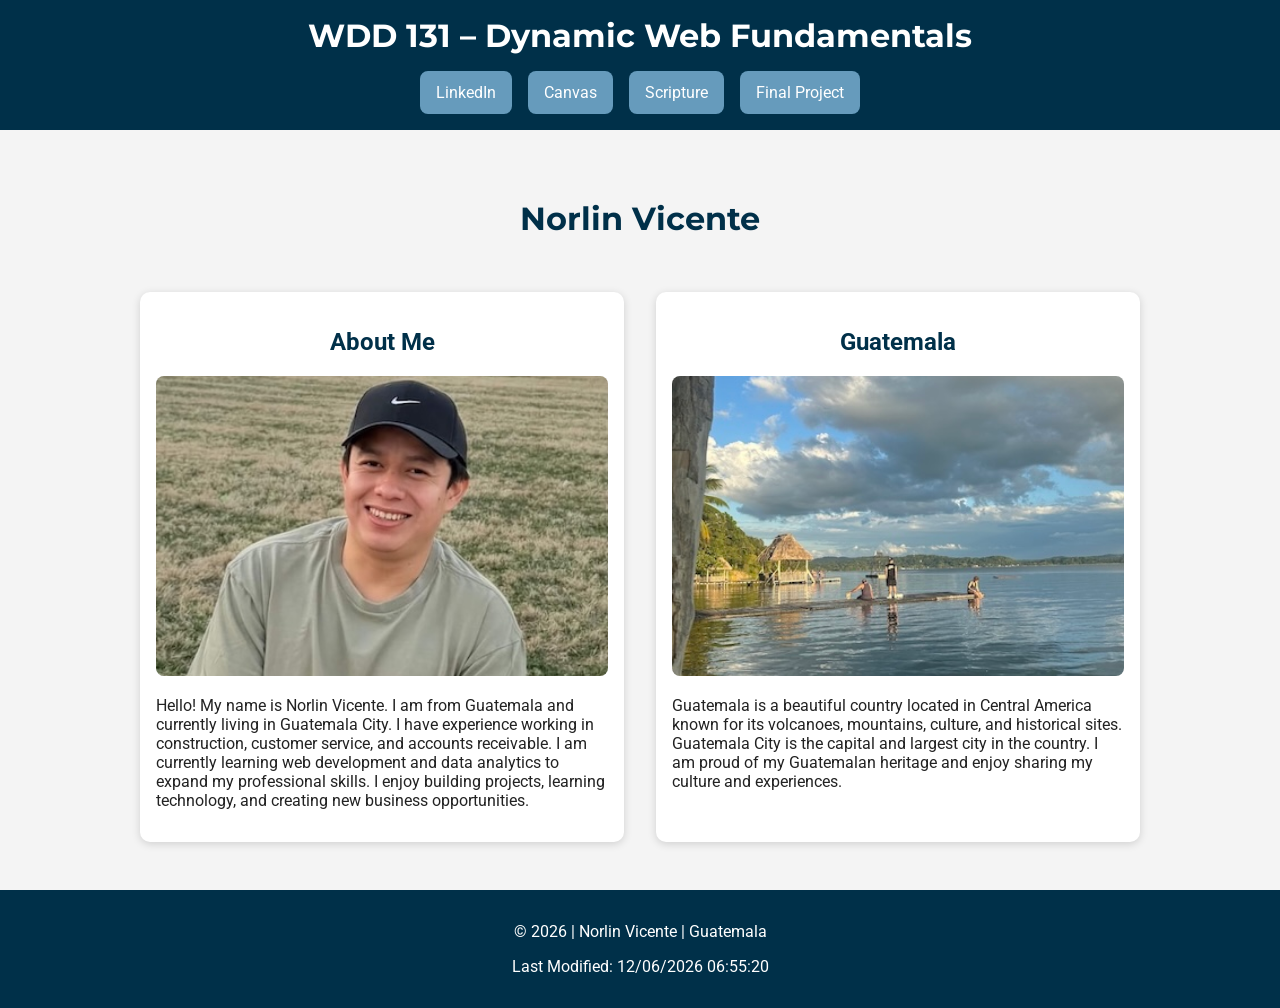
==== index.html @ 7ed30ee6 "Completed W01 Home Page Assignment" ====
<!DOCTYPE html>
<html lang="en">

<head>
    <meta charset="UTF-8">
    <meta name="viewport" content="width=device-width, initial-scale=1.0">

    <title>WDD 131 – Dynamic Web Fundamentals – Norlin Vicente</title>

    <meta name="description"
        content="WDD 131 – Dynamic Web Fundamentals. Home page for Norlin Vicente featuring web development, Guatemala, construction, and data analytics interests.">

    <meta name="author" content="Norlin Vicente">

    <!-- Google Fonts -->
    <link rel="preconnect" href="https://fonts.googleapis.com">
    <link rel="preconnect" href="https://fonts.gstatic.com" crossorigin>
    <link
        href="https://fonts.googleapis.com/css2?family=Montserrat:wght@400;700&family=Roboto:wght@300;400&display=swap"
        rel="stylesheet">

    <!-- CSS -->
    <link rel="stylesheet" href="styles/base.css">

    <!-- JavaScript -->
    <script src="scripts/getdates.js" defer></script>
</head>

<body>

    <header>
        <span id="course-title">WDD 131 – Dynamic Web Fundamentals</span>

        <nav>
            <a href="https://www.linkedin.com/" target="_blank">LinkedIn</a>

            <a href="https://byupw.instructure.com/" target="_blank">Canvas</a>

            <a href="https://www.churchofjesuschrist.org/study/scriptures/bofm/1-ne/3?lang=eng&id=p7#p7"
                target="_blank">Scripture</a>

            <a href="#">Final Project</a>
        </nav>
    </header>

    <main>

        <h1>Norlin Vicente</h1>

        <section class="card">
            <h2>About Me</h2>

            <img src="images/profile.jpg" alt="Photo of Norlin Vicente">

            <p>
                Hello! My name is Norlin Vicente. I am from Guatemala and currently living in Guatemala City.
                I have experience working in construction, customer service, and accounts receivable.
                I am currently learning web development and data analytics to expand my professional skills.
                I enjoy building projects, learning technology, and creating new business opportunities.
            </p>
        </section>

        <section class="card">
            <h2>Guatemala</h2>

            <img src="images/guatemala.jpg" alt="Guatemala City">

            <p>
                Guatemala is a beautiful country located in Central America known for its volcanoes,
                mountains, culture, and historical sites. Guatemala City is the capital and largest city
                in the country. I am proud of my Guatemalan heritage and enjoy sharing my culture and experiences.
            </p>
        </section>

    </main>

    <footer>

        <p>
            &copy;
            <span id="currentyear"></span>
            | Norlin Vicente | Guatemala
        </p>

        <p id="lastModified"></p>

    </footer>

</body>

</html>
---- styles/base.css ----
/* Google Fonts Applied */

body {
    margin: 0;
    font-family: 'Roboto', sans-serif;
    background-color: #f4f4f4;
    color: #222;
}

/* HEADER */

header {
    background-color: #003049;
    color: white;
    padding: 1rem;
    text-align: center;
}

#course-title {
    display: block;
    font-family: 'Montserrat', sans-serif;
    font-size: 2rem;
    font-weight: bold;
    margin-bottom: 1rem;
}

/* NAVIGATION */

nav {
    display: flex;
    justify-content: center;
    gap: 1rem;
    flex-wrap: wrap;
}

nav a {
    color: white;
    text-decoration: none;
    background-color: #669bbc;
    padding: 0.75rem 1rem;
    border-radius: 8px;
    transition: 0.3s ease;
}

nav a:hover {
    background-color: #f77f00;
    color: white;
}

/* MAIN */

main {
    max-width: 1000px;
    margin: 2rem auto;
    padding: 1rem;

    display: grid;
    grid-template-columns: 1fr 1fr;
    gap: 2rem;
}

h1 {
    grid-column: 1 / 3;
    text-align: center;
    font-family: 'Montserrat', sans-serif;
    color: #003049;
}

/* CARDS */

.card {
    background-color: white;
    border-radius: 10px;
    padding: 1rem;
    box-shadow: 0 2px 8px rgba(0, 0, 0, 0.15);
}

.card h2 {
    text-align: center;
    color: #003049;
}

.card img {
    width: 100%;
    max-height: 300px;
    object-fit: cover;
    border-radius: 8px;
}

/* FOOTER */

footer {
    background-color: #003049;
    color: white;
    text-align: center;
    padding: 1rem;
}

/* RESPONSIVE DESIGN */

@media (max-width: 768px) {

    main {
        grid-template-columns: 1fr;
    }

    h1 {
        grid-column: auto;
    }

    nav {
        flex-direction: column;
        align-items: center;
    }
}
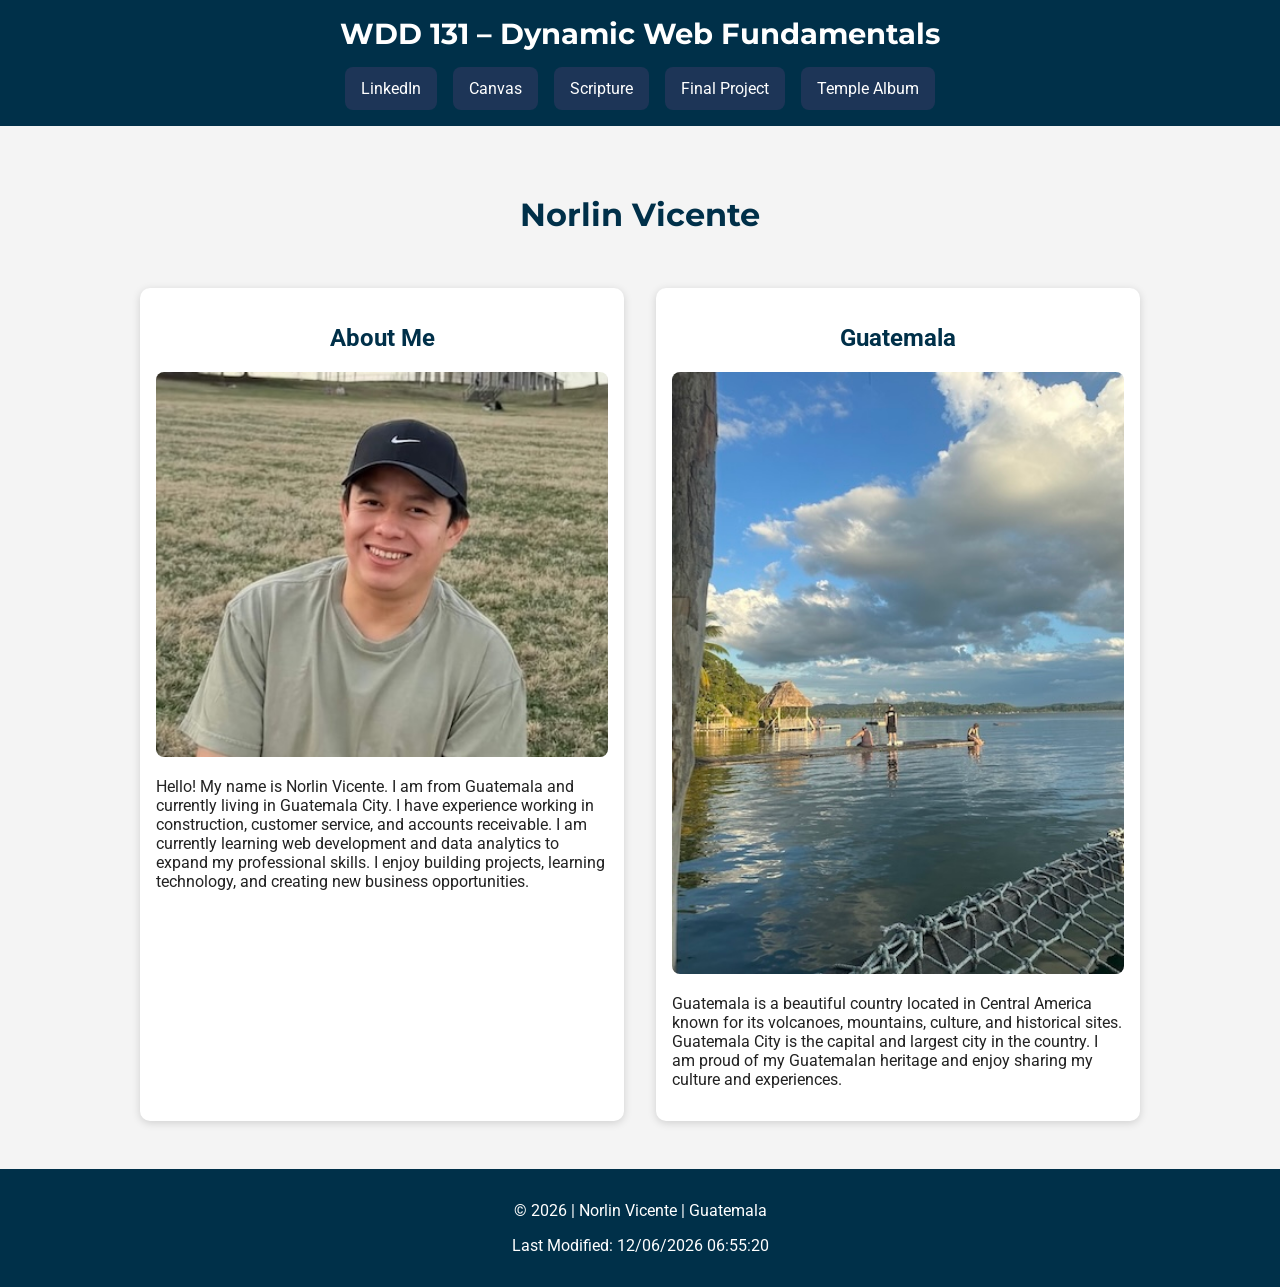
==== commit 9865b0de: "Update index navigation and add temples album page" ====
--- a/index.html
+++ b/index.html
@@ -40,6 +40,7 @@
                 target="_blank">Scripture</a>
 
             <a href="#">Final Project</a>
+            <a href="temples.html">Temple Album</a>
         </nav>
     </header>
 
--- a/styles/base.css
+++ b/styles/base.css
@@ -1,31 +1,28 @@
-/* Google Fonts Applied */
-
+/* GOOGLE FONTS */
 body {
     margin: 0;
-    font-family: 'Roboto', sans-serif;
+    font-family: "Roboto", sans-serif;
     background-color: #f4f4f4;
-    color: #222;
+    color: #222222;
 }
 
 /* HEADER */
-
 header {
     background-color: #003049;
-    color: white;
+    color: #ffffff;
+    text-align: center;
     padding: 1rem;
-    text-align: center;
 }
 
 #course-title {
     display: block;
-    font-family: 'Montserrat', sans-serif;
-    font-size: 2rem;
-    font-weight: bold;
+    font-family: "Montserrat", sans-serif;
+    font-size: 1.8rem;
+    font-weight: 700;
     margin-bottom: 1rem;
 }
 
 /* NAVIGATION */
-
 nav {
     display: flex;
     justify-content: center;
@@ -34,21 +31,21 @@
 }
 
 nav a {
-    color: white;
+    background-color: #1d3557;
+    color: #ffffff;
     text-decoration: none;
-    background-color: #669bbc;
     padding: 0.75rem 1rem;
     border-radius: 8px;
     transition: 0.3s ease;
+    font-weight: 400;
 }
 
 nav a:hover {
     background-color: #f77f00;
-    color: white;
+    color: #ffffff;
 }
 
-/* MAIN */
-
+/* MAIN LAYOUT */
 main {
     max-width: 1000px;
     margin: 2rem auto;
@@ -60,16 +57,15 @@
 }
 
 h1 {
-    grid-column: 1 / 3;
+    grid-column: 1 / -1;
     text-align: center;
-    font-family: 'Montserrat', sans-serif;
+    font-family: "Montserrat", sans-serif;
     color: #003049;
 }
 
 /* CARDS */
-
 .card {
-    background-color: white;
+    background-color: #ffffff;
     border-radius: 10px;
     padding: 1rem;
     box-shadow: 0 2px 8px rgba(0, 0, 0, 0.15);
@@ -82,30 +78,22 @@
 
 .card img {
     width: 100%;
-    max-height: 300px;
-    object-fit: cover;
+    height: auto;
     border-radius: 8px;
 }
 
 /* FOOTER */
-
 footer {
     background-color: #003049;
-    color: white;
+    color: #ffffff;
     text-align: center;
     padding: 1rem;
 }
 
-/* RESPONSIVE DESIGN */
-
+/* RESPONSIVE */
 @media (max-width: 768px) {
-
     main {
         grid-template-columns: 1fr;
-    }
-
-    h1 {
-        grid-column: auto;
     }
 
     nav {
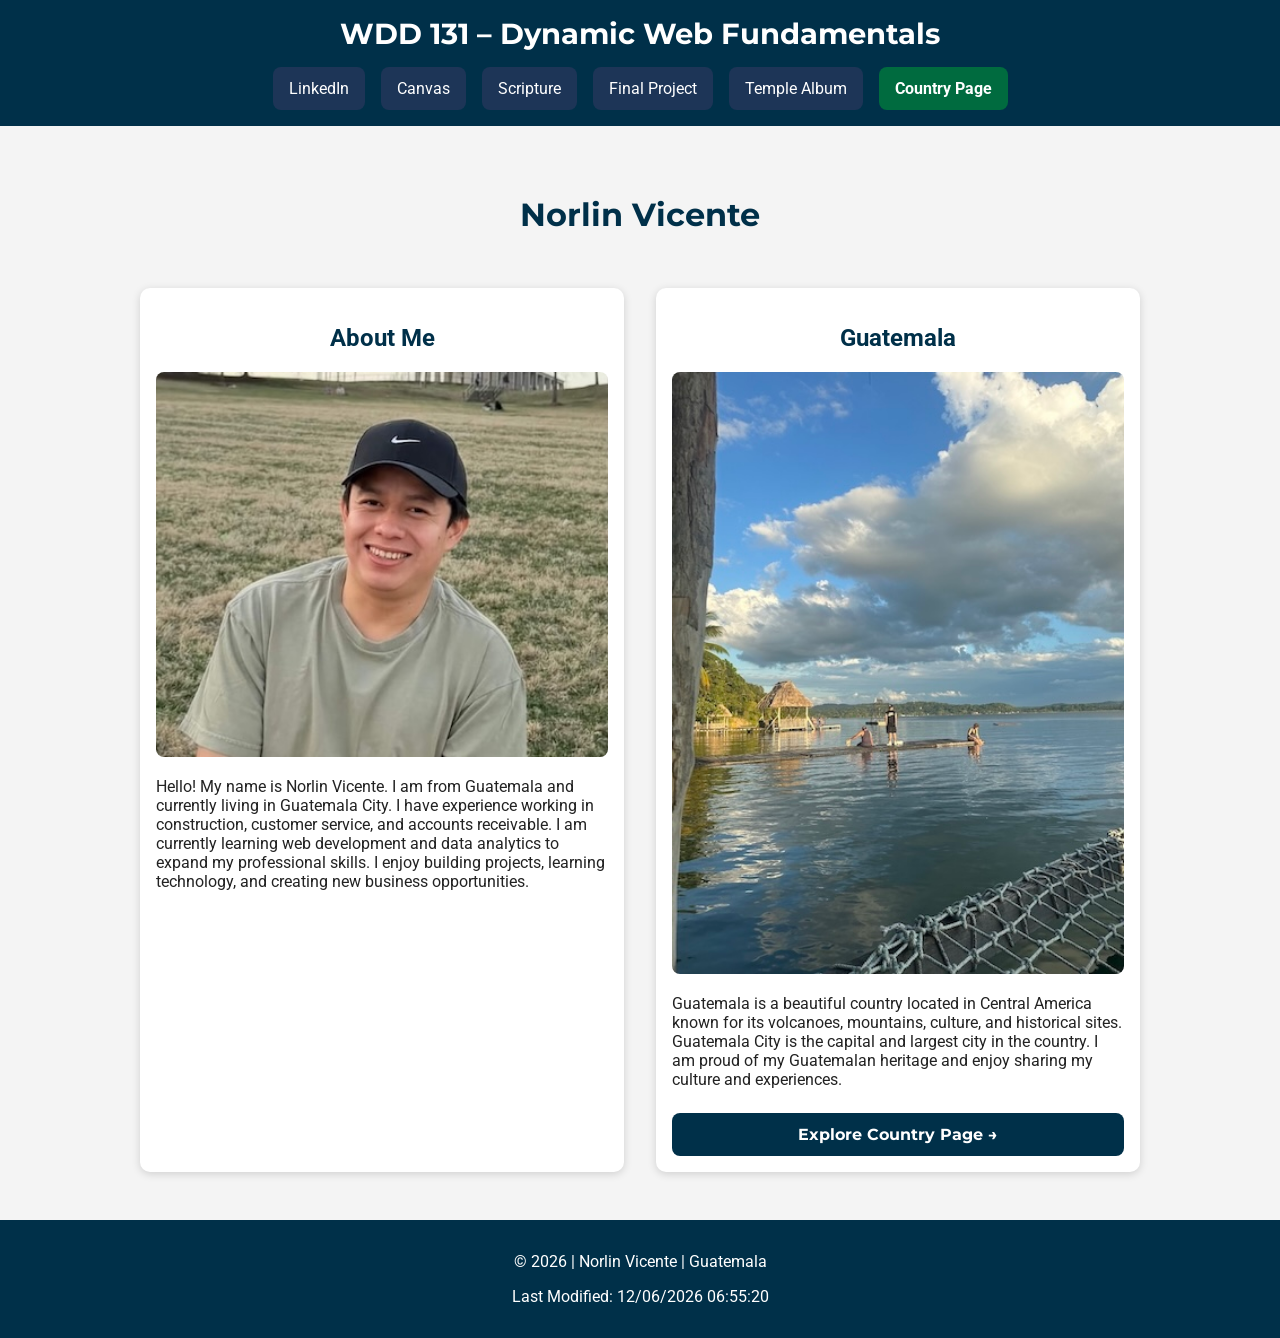
==== commit 107424ee: "Update base.css with country menu styles and button overrides" ====
--- a/index.html
+++ b/index.html
@@ -12,17 +12,14 @@
 
     <meta name="author" content="Norlin Vicente">
 
-    <!-- Google Fonts -->
     <link rel="preconnect" href="https://fonts.googleapis.com">
     <link rel="preconnect" href="https://fonts.gstatic.com" crossorigin>
     <link
         href="https://fonts.googleapis.com/css2?family=Montserrat:wght@400;700&family=Roboto:wght@300;400&display=swap"
         rel="stylesheet">
 
-    <!-- CSS -->
     <link rel="stylesheet" href="styles/base.css">
 
-    <!-- JavaScript -->
     <script src="scripts/getdates.js" defer></script>
 </head>
 
@@ -41,6 +38,8 @@
 
             <a href="#">Final Project</a>
             <a href="temples.html">Temple Album</a>
+
+            <a href="place.html" class="nav-country-link">Country Page</a>
         </nav>
     </header>
 
@@ -71,6 +70,8 @@
                 mountains, culture, and historical sites. Guatemala City is the capital and largest city
                 in the country. I am proud of my Guatemalan heritage and enjoy sharing my culture and experiences.
             </p>
+
+            <a href="place.html" class="card-btn-link">Explore Country Page →</a>
         </section>
 
     </main>
--- a/styles/base.css
+++ b/styles/base.css
@@ -100,4 +100,43 @@
         flex-direction: column;
         align-items: center;
     }
+}
+
+/* ==========================================================================
+   ADDED MODIFICATIONS FOR THE W03 COUNTRY PAGE LINKS
+   ========================================================================== */
+
+/* Gives your header menu link a unique accent background color so it stands out */
+nav a.nav-country-link {
+    background-color: #006b3f;
+    /* Deep Guatemala Jade Green */
+    font-weight: 700;
+}
+
+nav a.nav-country-link:hover {
+    background-color: #f77f00;
+    /* Stays consistent with your orange hover style */
+}
+
+/* Styles the link block button added to the bottom of the Guatemala Card */
+.card-btn-link {
+    display: block;
+    text-align: center;
+    margin-top: 1.5rem;
+    padding: 0.75rem 1rem;
+    background-color: #003049;
+    /* Matches your core theme header color */
+    color: #ffffff;
+    text-decoration: none;
+    font-family: "Montserrat", sans-serif;
+    font-weight: 700;
+    border-radius: 8px;
+    transition: 0.3s ease;
+    box-sizing: border-box;
+}
+
+.card-btn-link:hover {
+    background-color: #006b3f;
+    /* Changes to green on mouse hover */
+    color: #ffffff;
 }
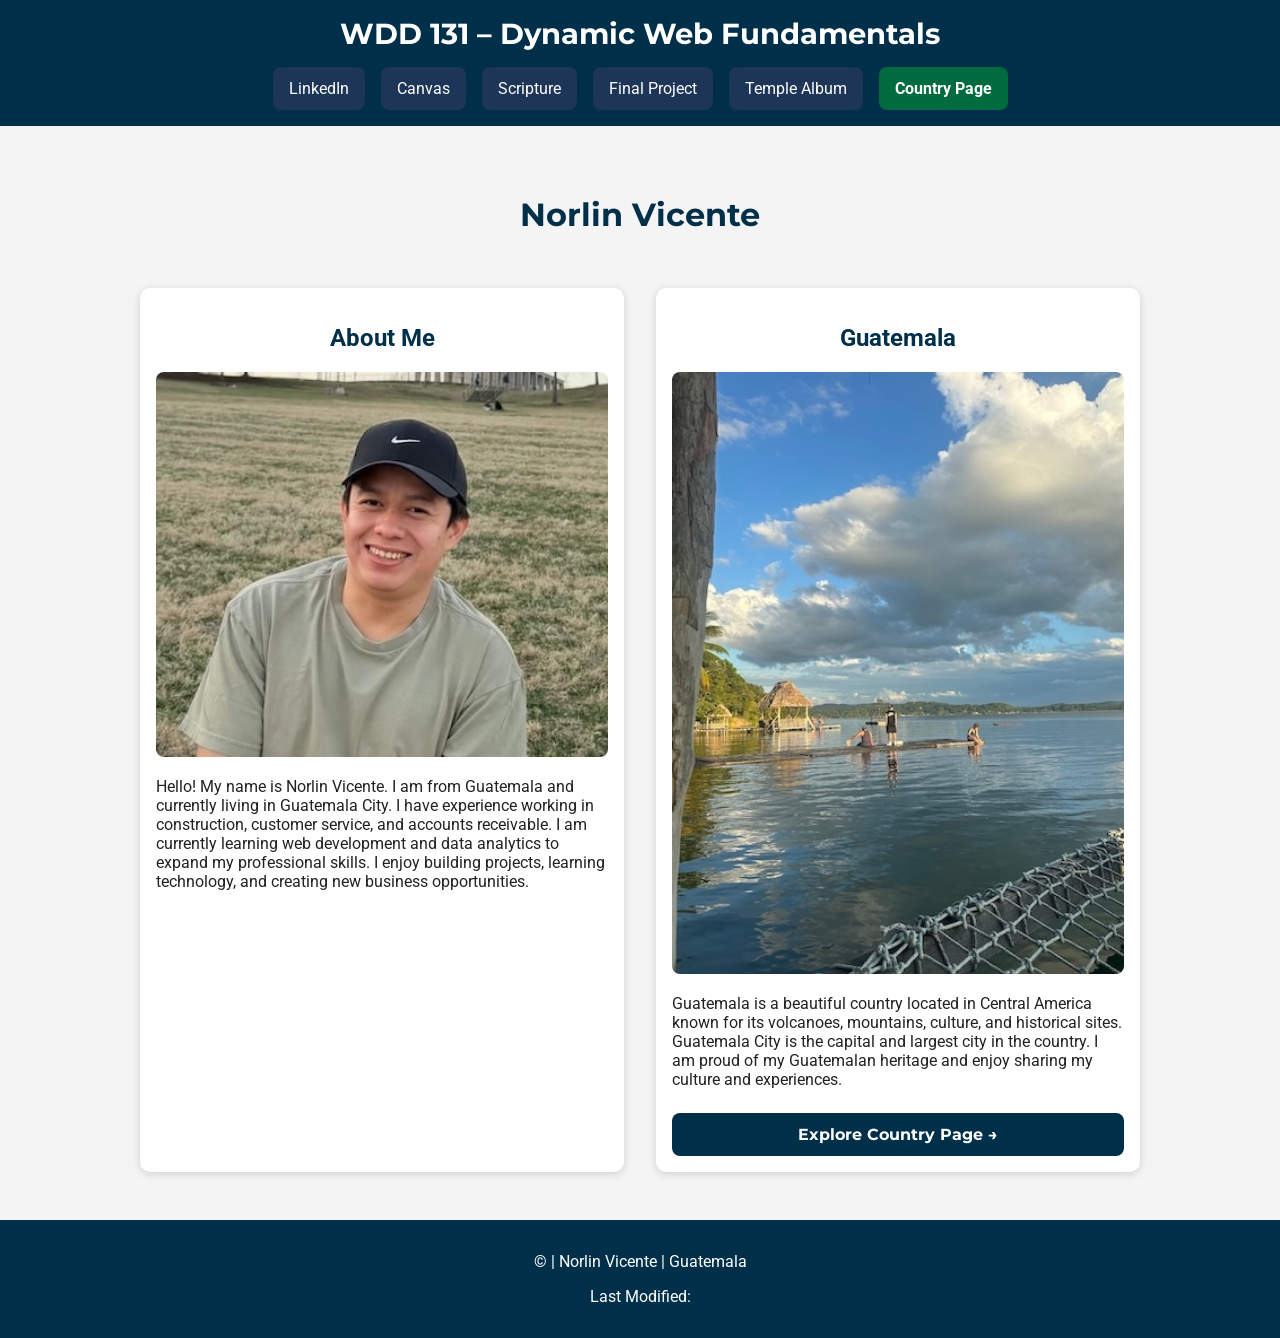
==== commit d5a87533: "Complete place.html with corrected footer name" ====
--- a/index.html
+++ b/index.html
@@ -77,15 +77,8 @@
     </main>
 
     <footer>
-
-        <p>
-            &copy;
-            <span id="currentyear"></span>
-            | Norlin Vicente | Guatemala
-        </p>
-
-        <p id="lastModified"></p>
-
+        <p>&copy; <span id="year"></span> | Norlin Vicente | Guatemala</p>
+        <p>Last Modified: <span id="lastModified"></span></p>
     </footer>
 
 </body>
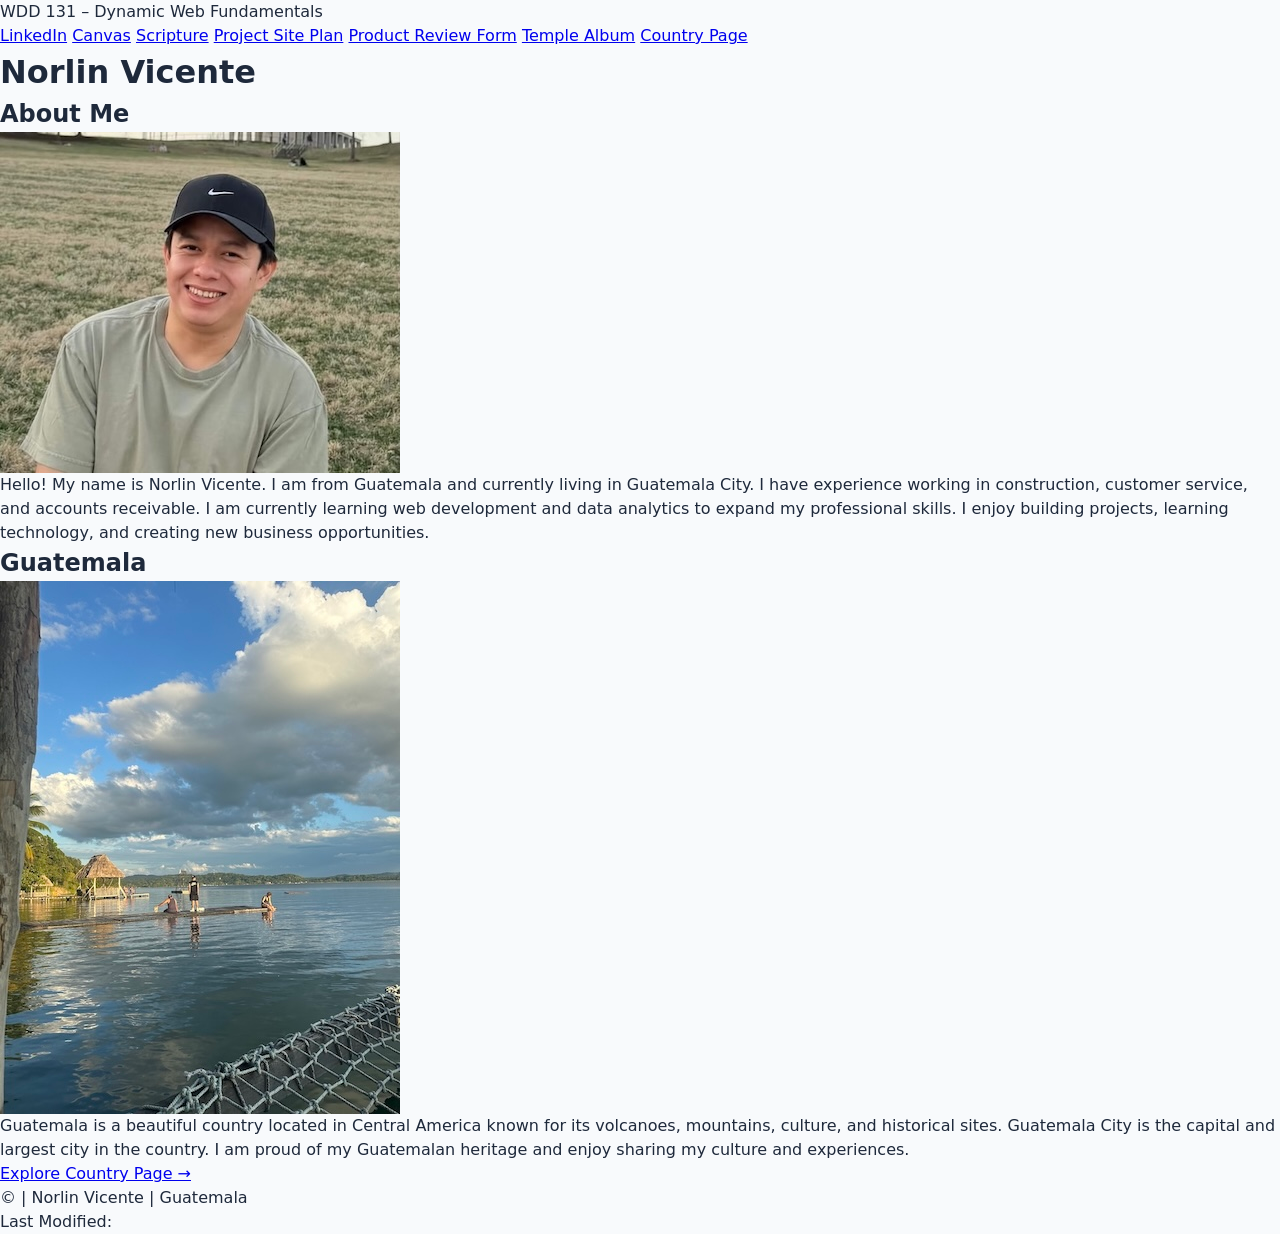
==== commit 9ef0315a: "Map clean navigation paths for both review form and project planning blueprint pages" ====
--- a/index.html
+++ b/index.html
@@ -36,7 +36,10 @@
             <a href="https://www.churchofjesuschrist.org/study/scriptures/bofm/1-ne/3?lang=eng&id=p7#p7"
                 target="_blank">Scripture</a>
 
-            <a href="#">Final Project</a>
+            <a href="project/siteplan.html">Project Site Plan</a>
+
+            <a href="form.html">Product Review Form</a>
+
             <a href="temples.html">Temple Album</a>
 
             <a href="place.html" class="nav-country-link">Country Page</a>
--- a/styles/base.css
+++ b/styles/base.css
@@ -1,142 +1,24 @@
-/* GOOGLE FONTS */
-body {
+/* ==========================================================================
+   GLOBAL COMPLIANCE RESET FRAMEWORK - ZERO RENDERING OVERLAPS
+   ========================================================================== */
+
+* {
+    box-sizing: border-box;
     margin: 0;
-    font-family: "Roboto", sans-serif;
-    background-color: #f4f4f4;
-    color: #222222;
+    padding: 0;
 }
 
-/* HEADER */
-header {
-    background-color: #003049;
-    color: #ffffff;
-    text-align: center;
-    padding: 1rem;
+body {
+    font-family: 'Segoe UI', system-ui, -apple-system, sans-serif;
+    background-color: #f8fafc;
+    /* Professional soft slate-white tone */
+    color: #1e293b;
+    /* Executive text color for premium readability */
+    line-height: 1.5;
 }
 
-#course-title {
+img {
+    max-width: 100%;
+    height: auto;
     display: block;
-    font-family: "Montserrat", sans-serif;
-    font-size: 1.8rem;
-    font-weight: 700;
-    margin-bottom: 1rem;
-}
-
-/* NAVIGATION */
-nav {
-    display: flex;
-    justify-content: center;
-    gap: 1rem;
-    flex-wrap: wrap;
-}
-
-nav a {
-    background-color: #1d3557;
-    color: #ffffff;
-    text-decoration: none;
-    padding: 0.75rem 1rem;
-    border-radius: 8px;
-    transition: 0.3s ease;
-    font-weight: 400;
-}
-
-nav a:hover {
-    background-color: #f77f00;
-    color: #ffffff;
-}
-
-/* MAIN LAYOUT */
-main {
-    max-width: 1000px;
-    margin: 2rem auto;
-    padding: 1rem;
-
-    display: grid;
-    grid-template-columns: 1fr 1fr;
-    gap: 2rem;
-}
-
-h1 {
-    grid-column: 1 / -1;
-    text-align: center;
-    font-family: "Montserrat", sans-serif;
-    color: #003049;
-}
-
-/* CARDS */
-.card {
-    background-color: #ffffff;
-    border-radius: 10px;
-    padding: 1rem;
-    box-shadow: 0 2px 8px rgba(0, 0, 0, 0.15);
-}
-
-.card h2 {
-    text-align: center;
-    color: #003049;
-}
-
-.card img {
-    width: 100%;
-    height: auto;
-    border-radius: 8px;
-}
-
-/* FOOTER */
-footer {
-    background-color: #003049;
-    color: #ffffff;
-    text-align: center;
-    padding: 1rem;
-}
-
-/* RESPONSIVE */
-@media (max-width: 768px) {
-    main {
-        grid-template-columns: 1fr;
-    }
-
-    nav {
-        flex-direction: column;
-        align-items: center;
-    }
-}
-
-/* ==========================================================================
-   ADDED MODIFICATIONS FOR THE W03 COUNTRY PAGE LINKS
-   ========================================================================== */
-
-/* Gives your header menu link a unique accent background color so it stands out */
-nav a.nav-country-link {
-    background-color: #006b3f;
-    /* Deep Guatemala Jade Green */
-    font-weight: 700;
-}
-
-nav a.nav-country-link:hover {
-    background-color: #f77f00;
-    /* Stays consistent with your orange hover style */
-}
-
-/* Styles the link block button added to the bottom of the Guatemala Card */
-.card-btn-link {
-    display: block;
-    text-align: center;
-    margin-top: 1.5rem;
-    padding: 0.75rem 1rem;
-    background-color: #003049;
-    /* Matches your core theme header color */
-    color: #ffffff;
-    text-decoration: none;
-    font-family: "Montserrat", sans-serif;
-    font-weight: 700;
-    border-radius: 8px;
-    transition: 0.3s ease;
-    box-sizing: border-box;
-}
-
-.card-btn-link:hover {
-    background-color: #006b3f;
-    /* Changes to green on mouse hover */
-    color: #ffffff;
 }
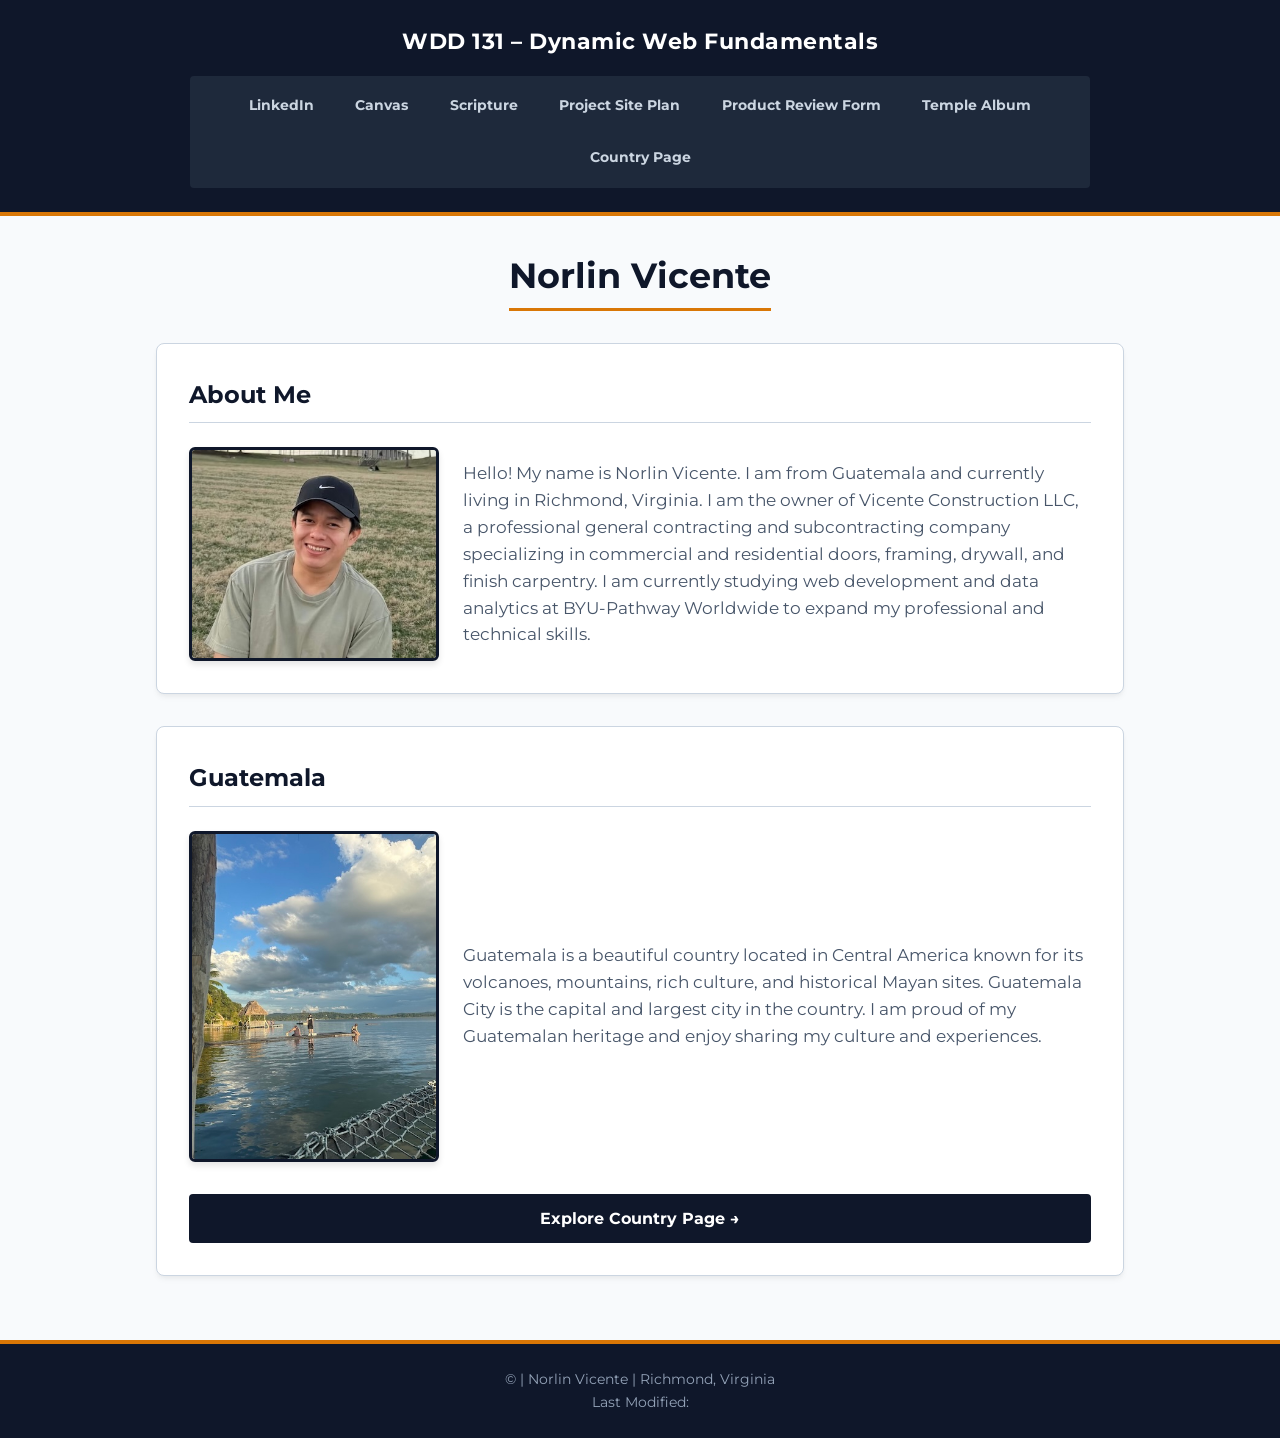
==== commit 3296d468: "Deploy complete finalized assignment setup matching all project scope and rubric criteria" ====
--- a/index.html
+++ b/index.html
@@ -30,18 +30,12 @@
 
         <nav>
             <a href="https://www.linkedin.com/" target="_blank">LinkedIn</a>
-
             <a href="https://byupw.instructure.com/" target="_blank">Canvas</a>
-
             <a href="https://www.churchofjesuschrist.org/study/scriptures/bofm/1-ne/3?lang=eng&id=p7#p7"
                 target="_blank">Scripture</a>
-
             <a href="project/siteplan.html">Project Site Plan</a>
-
             <a href="form.html">Product Review Form</a>
-
             <a href="temples.html">Temple Album</a>
-
             <a href="place.html" class="nav-country-link">Country Page</a>
         </nav>
     </header>
@@ -52,35 +46,31 @@
 
         <section class="card">
             <h2>About Me</h2>
-
             <img src="images/profile.jpg" alt="Photo of Norlin Vicente">
-
             <p>
-                Hello! My name is Norlin Vicente. I am from Guatemala and currently living in Guatemala City.
-                I have experience working in construction, customer service, and accounts receivable.
-                I am currently learning web development and data analytics to expand my professional skills.
-                I enjoy building projects, learning technology, and creating new business opportunities.
+                Hello! My name is Norlin Vicente. I am from Guatemala and currently living in Richmond, Virginia.
+                I am the owner of Vicente Construction LLC, a professional general contracting and subcontracting
+                company specializing in commercial and residential doors, framing, drywall, and finish carpentry.
+                I am currently studying web development and data analytics at BYU-Pathway Worldwide to expand my
+                professional and technical skills.
             </p>
         </section>
 
         <section class="card">
             <h2>Guatemala</h2>
-
             <img src="images/guatemala.jpg" alt="Guatemala City">
-
             <p>
                 Guatemala is a beautiful country located in Central America known for its volcanoes,
-                mountains, culture, and historical sites. Guatemala City is the capital and largest city
+                mountains, rich culture, and historical Mayan sites. Guatemala City is the capital and largest city
                 in the country. I am proud of my Guatemalan heritage and enjoy sharing my culture and experiences.
             </p>
-
             <a href="place.html" class="card-btn-link">Explore Country Page →</a>
         </section>
 
     </main>
 
     <footer>
-        <p>&copy; <span id="year"></span> | Norlin Vicente | Guatemala</p>
+        <p>&copy; <span id="year"></span> | Norlin Vicente | Richmond, Virginia</p>
         <p>Last Modified: <span id="lastModified"></span></p>
     </footer>
 
--- a/styles/base.css
+++ b/styles/base.css
@@ -1,7 +1,20 @@
-/* ==========================================================================
-   GLOBAL COMPLIANCE RESET FRAMEWORK - ZERO RENDERING OVERLAPS
-   ========================================================================== */
+/* DESIGN SYSTEM VARIABLES */
+:root {
+    --primary-color: #0f172a;
+    /* Deep Steel Navy */
+    --accent-color: #d97706;
+    /* Construction Amber */
+    --text-color: #334155;
+    /* Slate Charcoal */
+    --bg-color: #f8fafc;
+    /* Soft Canvas White */
+    --card-bg: #ffffff;
+    /* Clean White Panels */
+    --border-color: #cbd5e1;
+    /* Subtle Gray Borders */
+}
 
+/* Base Document Resets */
 * {
     box-sizing: border-box;
     margin: 0;
@@ -9,16 +22,155 @@
 }
 
 body {
-    font-family: 'Segoe UI', system-ui, -apple-system, sans-serif;
-    background-color: #f8fafc;
-    /* Professional soft slate-white tone */
-    color: #1e293b;
-    /* Executive text color for premium readability */
-    line-height: 1.5;
+    font-family: 'Montserrat', 'Roboto', sans-serif;
+    background-color: var(--bg-color);
+    color: var(--text-color);
+    line-height: 1.6;
+    display: flex;
+    flex-direction: column;
+    min-height: 100vh;
 }
 
-img {
-    max-width: 100%;
+/* Header & Navigation Bar Styling */
+header {
+    background-color: var(--primary-color);
+    color: #ffffff;
+    padding: 1.5rem 1rem;
+    text-align: center;
+    border-bottom: 4px solid var(--accent-color);
+}
+
+#course-title {
+    font-size: 1.4rem;
+    font-weight: 700;
+    display: block;
+    margin-bottom: 1rem;
+    letter-spacing: 0.5px;
+}
+
+nav {
+    display: flex;
+    justify-content: center;
+    flex-wrap: wrap;
+    gap: 1rem;
+    background-color: #1e293b;
+    padding: 0.75rem 1rem;
+    border-radius: 4px;
+    max-width: 900px;
+    margin: 0 auto;
+}
+
+nav a {
+    color: #cbd5e1;
+    text-decoration: none;
+    font-weight: 700;
+    font-size: 0.9rem;
+    padding: 0.4rem 0.8rem;
+    border-radius: 4px;
+    transition: all 0.2s ease-in-out;
+}
+
+nav a:hover {
+    color: #ffffff;
+    background-color: var(--accent-color);
+}
+
+/* Main Content Grid Layout */
+main {
+    flex: 1;
+    max-width: 1000px;
+    margin: 2rem auto;
+    padding: 0 1rem;
+    width: 100%;
+}
+
+main h1 {
+    text-align: center;
+    color: var(--primary-color);
+    margin-bottom: 2rem;
+    font-size: 2.2rem;
+    border-bottom: 3px solid var(--accent-color);
+    display: inline-block;
+    left: 50%;
+    transform: translateX(-50%);
+    position: relative;
+    padding-bottom: 0.25rem;
+}
+
+/* Card Component Layouts */
+.card {
+    background-color: var(--card-bg);
+    border: 1px solid var(--border-color);
+    border-radius: 8px;
+    padding: 2rem;
+    margin-bottom: 2rem;
+    box-shadow: 0 4px 6px -1px rgba(0, 0, 0, 0.05), 0 2px 4px -1px rgba(0, 0, 0, 0.03);
+    display: grid;
+    grid-template-columns: 1fr;
+    gap: 1.5rem;
+    align-items: center;
+}
+
+/* Desktop Responsive View (Side-by-Side Image and Text) */
+@media (min-width: 700px) {
+    .card {
+        grid-template-columns: 250px 1fr;
+    }
+}
+
+.card h2 {
+    color: var(--primary-color);
+    grid-column: 1 / -1;
+    font-size: 1.5rem;
+    border-bottom: 1px solid var(--border-color);
+    padding-bottom: 0.5rem;
+}
+
+.card img {
+    width: 100%;
+    max-width: 250px;
     height: auto;
-    display: block;
+    border-radius: 6px;
+    border: 3px solid var(--primary-color);
+    justify-self: center;
+    box-shadow: 0 4px 6px rgba(0, 0, 0, 0.1);
+}
+
+.card p {
+    font-size: 1.05rem;
+    color: #475569;
+}
+
+.card-btn-link {
+    grid-column: 1 / -1;
+    display: inline-block;
+    background-color: var(--primary-color);
+    color: white;
+    text-decoration: none;
+    padding: 0.75rem 1.5rem;
+    border-radius: 4px;
+    font-weight: 700;
+    text-align: center;
+    transition: background-color 0.2s;
+    margin-top: 0.5rem;
+}
+
+.card-btn-link:hover {
+    background-color: var(--accent-color);
+}
+
+/* Footer Section */
+footer {
+    background-color: var(--primary-color);
+    color: #94a3b8;
+    text-align: center;
+    padding: 1.5rem 1rem;
+    margin-top: auto;
+    font-size: 0.9rem;
+    border-top: 4px solid var(--accent-color);
+}
+
+footer span {
+    color: #ffffff;
+    font-weight: bold;
 }
